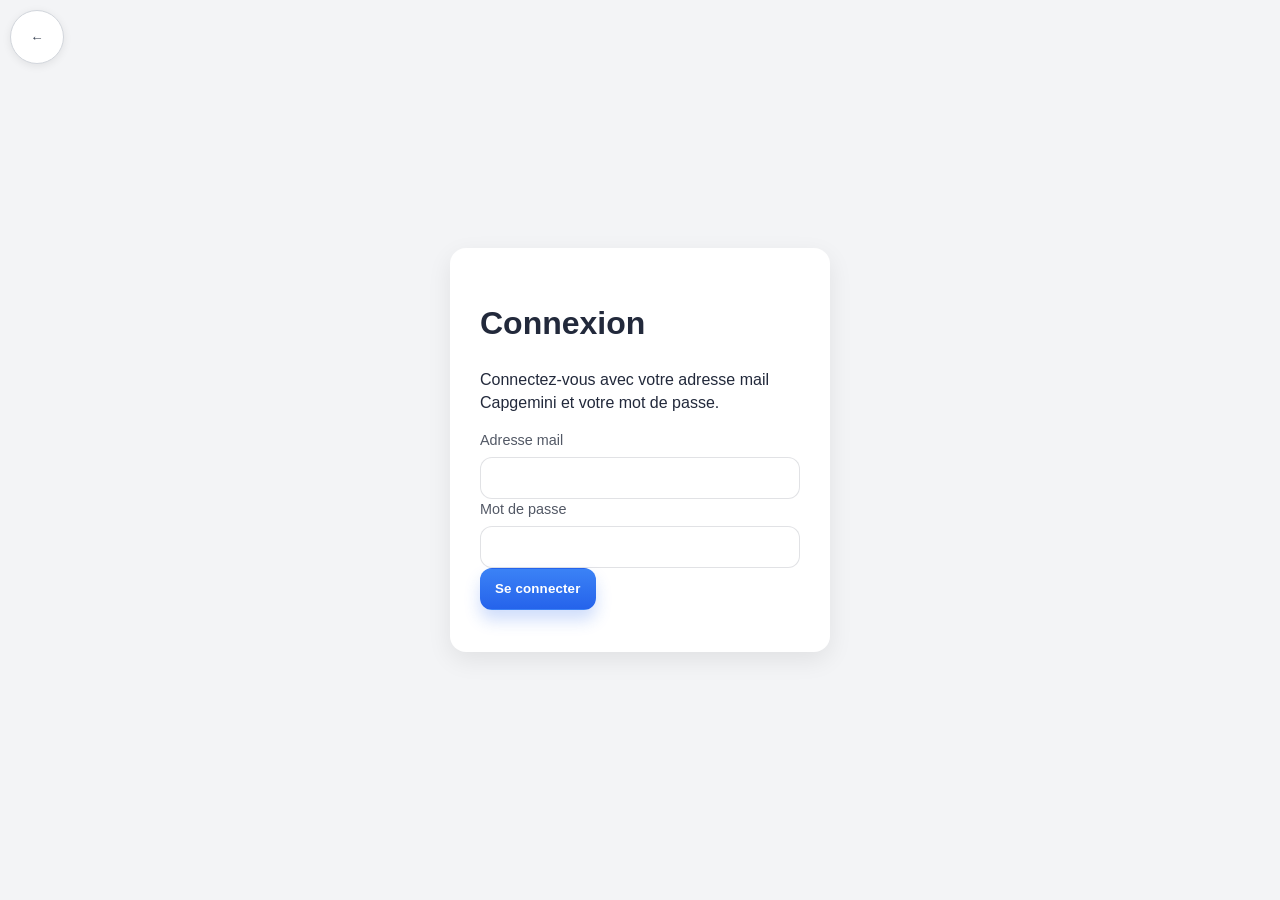
==== frontend/index.html @ 78cbcc79 "Initial commit" ====
<!DOCTYPE html>
<html lang="fr">
<head>
    <meta charset="UTF-8">
    <title>Accueil — Cartographie DBA</title>
    <link rel="stylesheet" href="style.css">
</head>
<body>



<header>
  <div class="topbar">
    <h1>Cartographie des compétences DBA</h1>

    <div class="user-area">
      <span id="user-badge" class="pill"></span>

      <button id="switch-user-btn" type="button" class="btn btn-secondary btn-small">
        Changer d'utilisateur
      </button>

      <button id="logout-btn" type="button" class="btn btn-ghost btn-small">
        Déconnexion
      </button>
    </div>
  </div>

  <nav>
    <a href="index.html" class="active">Accueil</a>
    <a href="profils.html">Profils</a>
    <a href="recherche.html">Recherche</a>
    <a href="gestion.html">Gestion</a>
    <a href="utilisateurs.html" class="admin-only">Utilisateurs</a>
    <a href="validation.html" class="admin-only">Validation</a>
    <a href="synthese.html">Synthèse</a>
    <a href="historique.html">Historique</a>
    <a href="questionnaire.html">Questionnaire</a>
  </nav>
</header>




<main>
  <!-- HERO / INTRO -->
  <section class="card">
    <h2>Bienvenue 👋</h2>
    <p class="muted">
      Cet outil permet de cartographier les compétences de l’équipe DBA, d’identifier rapidement les profils adaptés
      à un besoin projet, et de suivre l’évolution des compétences (workflow de demande / validation / historique).
    </p>

    <div class="divider"></div>

    <div class="actions">
      <a class="btn btn-primary" href="profils.html">Voir les profils</a>
      <a class="btn btn-secondary" href="recherche.html">Rechercher un profil</a>
      <a class="btn btn-ghost admin-only" href="validation.html">Validation manager</a>
      <a class="btn btn-ghost" href="synthese.html">Synthèse équipe</a>
      <a class="btn btn-ghost" href="historique.html">Historique</a>
    </div>
  </section>

  <!-- CARTES D’ACCÈS RAPIDE -->
  <section class="card">
    <h2>Accès rapide</h2>
    <p class="muted" style="margin-top:-4px;">
      Commence par l’action que tu veux réaliser.
    </p>

    <div class="form-grid" style="grid-template-columns: repeat(3, minmax(220px, 1fr)); align-items:stretch;">
      <div class="card" style="margin:0;">
        <h3 class="mt-0">Profils</h3>
        <p class="muted mb-2">Consulter les compétences d’une personne et soumettre des demandes.</p>
        <a class="btn btn-secondary" href="profils.html">Ouvrir</a>
      </div>

      <div class="card" style="margin:0;">
        <h3 class="mt-0">Recherche</h3>
        <p class="muted mb-2">Trouver les meilleurs profils selon des prérequis (scoring).</p>
        <a class="btn btn-secondary" href="recherche.html">Ouvrir</a>
      </div>

      <div class="card" style="margin:0;">
        <h3 class="mt-0">Synthèse</h3>
        <p class="muted mb-2">Visualiser la couverture de l’équipe par techno / contexte.</p>
        <a class="btn btn-secondary" href="synthese.html">Ouvrir</a>
      </div>
    </div>
  </section>

</main>


<footer>
    <p>Cartographie des compétences DBA</p>
</footer>


<script src="common.js"></script>
<script>

// ✅ Actions : changer d'utilisateur / déconnexion
const switchBtn = document.getElementById("switch-user-btn");
if (switchBtn) {
  switchBtn.addEventListener("click", () => {

    window.location.href = "login.html";
  });
}

const logoutBtn = document.getElementById("logout-btn");
if (logoutBtn) {
  logoutBtn.addEventListener("click", () => {
    sessionStorage.removeItem("currentUser");
    sessionStorage.removeItem("currentRole");
    window.location.href = "login.html";
  });
}


</script>

</body>
</html>
---- frontend/style.css ----
/* =========================================================
   Cartographie DBA — UI Kit (v2)
   Objectif : ergonomie + lisibilité + cohérence visuelle
   Auteur : refonte Copilot
   ========================================================= */

/* -----------------------------
   0) Reset / base
----------------------------- */
*,
*::before,
*::after {
  box-sizing: border-box;
}

html {
  -webkit-text-size-adjust: 100%;
  text-size-adjust: 100%;
}

body {
  margin: 0;
  font-family: ui-sans-serif, system-ui, -apple-system, "Segoe UI", Roboto, Helvetica, Arial, "Apple Color Emoji",
    "Segoe UI Emoji";
  line-height: 1.45;
  color: var(--text);
  background: radial-gradient(1200px 500px at 20% 0%, rgba(59, 130, 246, .12), transparent 60%),
    radial-gradient(900px 500px at 95% 20%, rgba(16, 185, 129, .12), transparent 55%),
    var(--bg);
}

img,
svg,
video {
  max-width: 100%;
  height: auto;
}

a {
  color: inherit;
}

:focus-visible {
  outline: 3px solid rgba(59, 130, 246, 0.55);
  outline-offset: 2px;
  border-radius: 8px;
}

/* -----------------------------
   1) Design tokens
----------------------------- */
:root {
  /* Colors */
  --bg: #0b1220;
  --surface: rgba(255, 255, 255, 0.08);
  --surface-2: rgba(255, 255, 255, 0.12);
  --panel: rgba(255, 255, 255, 0.10);
  --panel-solid: #0f172a;

  --text: rgba(255, 255, 255, 0.92);
  --text-muted: rgba(255, 255, 255, 0.72);
  --text-subtle: rgba(255, 255, 255, 0.60);

  --border: rgba(255, 255, 255, 0.14);
  --border-strong: rgba(255, 255, 255, 0.22);

  --primary: #3b82f6;
  --primary-2: #2563eb;
  --success: #10b981;
  --warning: #f59e0b;
  --danger: #ef4444;

  --shadow: 0 10px 30px rgba(0, 0, 0, 0.35);
  --shadow-soft: 0 6px 18px rgba(0, 0, 0, 0.25);

  /* Layout */
  --radius: 16px;
  --radius-sm: 12px;
  --radius-xs: 10px;

  --gap: 16px;
  --gap-sm: 12px;
  --gap-xs: 8px;

  --maxw: 1200px;

  /* Typography */
  --h1: 1.35rem;
  --h2: 1.1rem;
  --h3: 1rem;

  /* Controls */
  --control-h: 42px;
  --control-pad-x: 12px;

  /* Animations */
  --ease: cubic-bezier(.2,.8,.2,1);
  --fast: 140ms var(--ease);
  --normal: 220ms var(--ease);
}

/* Optional: light mode if you ever want it */
@media (prefers-color-scheme: light) {
  :root {
    --bg: #f6f7fb;
    --surface: rgba(15, 23, 42, 0.06);
    --surface-2: rgba(15, 23, 42, 0.08);
    --panel: rgba(255, 255, 255, 0.85);
    --panel-solid: #ffffff;

    --text: rgba(15, 23, 42, 0.92);
    --text-muted: rgba(15, 23, 42, 0.72);
    --text-subtle: rgba(15, 23, 42, 0.60);

    --border: rgba(15, 23, 42, 0.12);
    --border-strong: rgba(15, 23, 42, 0.18);

    --shadow: 0 10px 26px rgba(15, 23, 42, 0.12);
    --shadow-soft: 0 6px 16px rgba(15, 23, 42, 0.10);
  }

  body {
    background: radial-gradient(1200px 500px at 20% 0%, rgba(59, 130, 246, .14), transparent 60%),
      radial-gradient(900px 500px at 95% 20%, rgba(16, 185, 129, .12), transparent 55%),
      var(--bg);
  }
}

/* -----------------------------
   2) Layout wrappers
----------------------------- */
header,
main,
footer {
  width: min(var(--maxw), calc(100% - 32px));
  margin: 0 auto;
}

main {
  padding: 18px 0 28px 0;
}

/* -----------------------------
   3) Topbar / Header
----------------------------- */
header {
  margin-top: 14px;
  background: linear-gradient(180deg, rgba(255, 255, 255, 0.10), rgba(255, 255, 255, 0.06));
  border: 1px solid var(--border);
  border-radius: var(--radius);
  box-shadow: var(--shadow-soft);
  padding: 14px 14px 12px 14px;
  position: sticky;
  top: 10px;
  z-index: 20;
  backdrop-filter: blur(14px);
}

header h1 {
  margin: 0;
  font-size: var(--h1);
  letter-spacing: .2px;
}

header .subtitle {
  margin-top: 4px;
  font-size: .92rem;
  color: var(--text-muted);
}

nav {
  margin-top: 10px;
  display: flex;
  flex-wrap: wrap;
  gap: 8px;
}

nav a {
  display: inline-flex;
  align-items: center;
  gap: 8px;
  padding: 8px 10px;
  border-radius: 12px;
  text-decoration: none;
  color: var(--text-muted);
  border: 1px solid transparent;
  transition: background var(--fast), border-color var(--fast), color var(--fast), transform var(--fast);
}

nav a:hover {
  color: var(--text);
  background: rgba(255, 255, 255, 0.08);
  border-color: var(--border);
}

nav a:active {
  transform: translateY(1px);
}

/* Optionnel : mettre un lien actif en ajoutant class="active" dans le HTML */
nav a.active {
  color: var(--text);
  background: linear-gradient(180deg, rgba(59, 130, 246, 0.22), rgba(59, 130, 246, 0.12));
  border-color: rgba(59, 130, 246, 0.35);
}

/* -----------------------------
   4) Cards / Sections
----------------------------- */
.card {
  background: linear-gradient(180deg, rgba(255, 255, 255, 0.10), rgba(255, 255, 255, 0.06));
  border: 1px solid var(--border);
  border-radius: var(--radius);
  box-shadow: var(--shadow-soft);
  padding: 16px;
  margin-bottom: 16px;
  backdrop-filter: blur(14px);
}

.card h2 {
  margin: 0 0 10px 0;
  font-size: var(--h2);
  letter-spacing: .15px;
}

.card h3 {
  margin: 12px 0 8px 0;
  font-size: var(--h3);
  color: var(--text);
}

.muted {
  color: var(--text-muted);
}

/* Divider utility */
.divider {
  height: 1px;
  background: var(--border);
  margin: 12px 0;
}

/* -----------------------------
   5) Forms
----------------------------- */
label {
  display: block;
  font-size: .9rem;
  color: var(--text-muted);
  margin-bottom: 6px;
}

input,
select,
textarea {
  width: 100%;
  height: var(--control-h);
  padding: 0 var(--control-pad-x);
  border-radius: 12px;
  border: 1px solid var(--border);
  background: rgba(255, 255, 255, 0.06);
  color: var(--text);
  transition: border-color var(--fast), background var(--fast), box-shadow var(--fast);
}

textarea {
  min-height: 110px;
  padding: 10px 12px;
  height: auto;
  resize: vertical;
}

input::placeholder,
textarea::placeholder {
  color: rgba(255, 255, 255, 0.45);
}

select {
  appearance: none;
  background-image:
    linear-gradient(45deg, transparent 50%, rgba(255,255,255,0.65) 50%),
    linear-gradient(135deg, rgba(255,255,255,0.65) 50%, transparent 50%);
  background-position:
    calc(100% - 18px) calc(50% - 3px),
    calc(100% - 12px) calc(50% - 3px);
  background-size:
    6px 6px,
    6px 6px;
  background-repeat: no-repeat;
  padding-right: 34px;
}

input:focus,
select:focus,
textarea:focus {
  outline: none;
  border-color: rgba(59, 130, 246, 0.65);
  box-shadow: 0 0 0 4px rgba(59, 130, 246, 0.18);
  background: rgba(255, 255, 255, 0.08);
}

.field {
  display: flex;
  flex-direction: column;
  gap: 0;
}

.form-grid {
  display: grid;
  grid-template-columns: repeat(4, minmax(180px, 1fr));
  gap: 12px;
  align-items: end;
}

@media (max-width: 1100px) {
  .form-grid { grid-template-columns: repeat(2, minmax(180px, 1fr)); }
}

@media (max-width: 640px) {
  .form-grid { grid-template-columns: 1fr; }
}

/* Checkboxes */
input[type="checkbox"] {
  width: 18px;
  height: 18px;
  accent-color: var(--primary);
}

/* Inline helpers */
.actions {
  display: flex;
  gap: 10px;
  flex-wrap: wrap;
  align-items: center;
}

/* -----------------------------
   6) Buttons (variants)
----------------------------- */
button,
.btn {
  height: var(--control-h);
  padding: 0 14px;
  border-radius: 12px;
  border: 1px solid transparent;
  cursor: pointer;
  font-weight: 600;
  letter-spacing: .15px;
  transition: transform var(--fast), background var(--fast), border-color var(--fast), opacity var(--fast);
  user-select: none;
  display: inline-flex;
  align-items: center;
  justify-content: center;
  gap: 8px;
}

button:active,
.btn:active {
  transform: translateY(1px);
}

.btn-primary,
button {
  background: linear-gradient(180deg, rgba(59,130,246,1), rgba(37,99,235,1));
  color: #fff;
  box-shadow: 0 10px 16px rgba(37,99,235,0.22);
}

.btn-primary:hover,
button:hover {
  background: linear-gradient(180deg, rgba(59,130,246,1), rgba(29,78,216,1));
  border-color: rgba(255,255,255,0.16);
}

.btn-secondary {
  background: rgba(255,255,255,0.08);
  border-color: var(--border);
  color: var(--text);
}

.btn-secondary:hover {
  background: rgba(255,255,255,0.12);
  border-color: var(--border-strong);
}

.btn-danger {
  background: linear-gradient(180deg, rgba(239,68,68,1), rgba(220,38,38,1));
  color: #fff;
  box-shadow: 0 10px 16px rgba(239,68,68,0.18);
}

.btn-danger:hover {
  background: linear-gradient(180deg, rgba(239,68,68,1), rgba(185,28,28,1));
}

.btn-ghost {
  background: transparent;
  border-color: var(--border);
  color: var(--text);
}

.btn-ghost:hover {
  background: rgba(255,255,255,0.08);
}

button:disabled,
.btn:disabled {
  opacity: 0.55;
  cursor: not-allowed;
  transform: none;
}

/* Small button utility */
.btn-sm {
  height: 34px;
  border-radius: 10px;
  padding: 0 10px;
  font-weight: 600;
}

/* -----------------------------
   7) Tables (modern)
----------------------------- */
.table-wrap {
  width: 100%;
  overflow: auto;
  border-radius: var(--radius);
  border: 1px solid var(--border);
  background: rgba(255, 255, 255, 0.06);
}

table {
  width: 100%;
  border-collapse: separate;
  border-spacing: 0;
  min-width: 720px;
}

thead th {
  position: sticky;
  top: 0;
  z-index: 1;
  text-align: left;
  font-size: .85rem;
  letter-spacing: .2px;
  color: var(--text-muted);
  background: rgba(15, 23, 42, 0.55);
  backdrop-filter: blur(12px);
  border-bottom: 1px solid var(--border);
  padding: 12px 12px;
  white-space: nowrap;
}

tbody td {
  padding: 12px 12px;
  border-bottom: 1px solid rgba(255, 255, 255, 0.08);
  vertical-align: top;
}

tbody tr:hover {
  background: rgba(255, 255, 255, 0.06);
}

tbody tr:last-child td {
  border-bottom: none;
}

th.right,
td.right {
  text-align: right;
}

/* Zebra (optional: add class="zebra" to table) */
table.zebra tbody tr:nth-child(even) {
  background: rgba(255, 255, 255, 0.03);
}

/* -----------------------------
   8) Pills / Badges / Status
----------------------------- */
.pill {
  display: inline-flex;
  align-items: center;
  gap: 6px;
  padding: 4px 10px;
  border-radius: 999px;
  font-size: .85rem;
  border: 1px solid var(--border);
  background: rgba(255, 255, 255, 0.06);
  color: var(--text);
}

.pill.ok {
  background: rgba(16, 185, 129, 0.16);
  border-color: rgba(16, 185, 129, 0.35);
}

.pill.partial {
  background: rgba(245, 158, 11, 0.16);
  border-color: rgba(245, 158, 11, 0.35);
}

.pill.none,
.pill.rejected {
  background: rgba(239, 68, 68, 0.16);
  border-color: rgba(239, 68, 68, 0.35);
}

.pill.validated {
  background: rgba(16, 185, 129, 0.16);
  border-color: rgba(16, 185, 129, 0.35);
}

.pill.proposed {
  background: rgba(245, 158, 11, 0.16);
  border-color: rgba(245, 158, 11, 0.35);
}

/* -----------------------------
   9) KPI blocks / Bars (for synthese)
----------------------------- */
.grid-3 {
  display: grid;
  grid-template-columns: repeat(3, minmax(220px, 1fr));
  gap: 12px;
}

@media (max-width: 900px) {
  .grid-3 { grid-template-columns: 1fr; }
}

.kpi {
  background: rgba(255, 255, 255, 0.08);
  border: 1px solid var(--border);
  border-radius: var(--radius);
  padding: 14px;
}

.kpi h3 {
  margin: 0 0 6px 0;
  font-size: 1rem;
  color: var(--text);
}

.kpi .value {
  font-size: 1.7rem;
  font-weight: 800;
  letter-spacing: .3px;
}

.kpi .sub {
  margin-top: 4px;
  font-size: .9rem;
  color: var(--text-muted);
}

.bar {
  height: 10px;
  background: rgba(255, 255, 255, 0.10);
  border-radius: 999px;
  overflow: hidden;
  margin-top: 10px;
  border: 1px solid rgba(255,255,255,0.10);
}

.bar > div {
  height: 100%;
  width: 0%;
  transition: width var(--normal);
}

.bar-ok { background: var(--success); }
.bar-partial { background: var(--warning); }
.bar-none { background: var(--danger); }

/* -----------------------------
   10) Modal (for historique / synthese details)
----------------------------- */
.modal-backdrop {
  position: fixed;
  inset: 0;
  background: rgba(0,0,0,.55);
  display: none;
  align-items: center;
  justify-content: center;
  padding: 18px;
  z-index: 50;
}

.modal {
  width: min(980px, 96vw);
  max-height: 86vh;
  overflow: auto;
  border-radius: var(--radius);
  border: 1px solid var(--border);
  background: rgba(15, 23, 42, 0.92);
  box-shadow: var(--shadow);
  padding: 16px;
  backdrop-filter: blur(14px);
}

pre {
  background: rgba(255,255,255,0.06);
  border: 1px solid var(--border);
  padding: 12px;
  border-radius: 14px;
  overflow: auto;
  color: var(--text);
}

code {
  background: rgba(255,255,255,0.08);
  padding: 2px 6px;
  border-radius: 8px;
}

/* -----------------------------
   10bis) Dialogues (alert / confirm / prompt stylisés)
   Réutilise .modal-backdrop comme overlay ; .dialog-box est
   dimensionné pour un message court (contrairement à .modal).
----------------------------- */
.dialog-box {
  width: min(440px, 92vw);
  max-height: 86vh;
  overflow: auto;
  border-radius: var(--radius);
  border: 1px solid var(--border);
  background: var(--panel-solid);
  box-shadow: var(--shadow);
  padding: 20px;
  backdrop-filter: blur(14px);
  animation: dialog-in var(--normal);
}

@keyframes dialog-in {
  from { opacity: 0; transform: translateY(8px) scale(.98); }
  to   { opacity: 1; transform: none; }
}

.dialog-title {
  margin: 0 0 10px 0;
  font-size: var(--h2);
  font-weight: 700;
  color: var(--text);
}

.dialog-message {
  margin: 0 0 18px 0;
  color: var(--text-muted);
  white-space: pre-wrap;
  line-height: 1.5;
}

.dialog-box input {
  margin-bottom: 18px;
}

.dialog-actions {
  display: flex;
  justify-content: flex-end;
  gap: 10px;
}

/* -----------------------------
   11) Footer
----------------------------- */
footer {
  width: min(var(--maxw), calc(100% - 32px));
  margin: 0 auto 18px auto;
  text-align: center;
  padding: 14px 10px;
  color: var(--text-subtle);
  font-size: .85rem;
}

/* -----------------------------
   12) Utility spacing (optional)
----------------------------- */
.mt-0 { margin-top: 0 !important; }
.mt-1 { margin-top: 6px !important; }
.mt-2 { margin-top: 10px !important; }
.mt-3 { margin-top: 14px !important; }
.mb-0 { margin-bottom: 0 !important; }
.mb-1 { margin-bottom: 6px !important; }
.mb-2 { margin-bottom: 10px !important; }
.mb-3 { margin-bottom: 14px !important; }

/* -----------------------------
   13) Reduced motion
----------------------------- */
@media (prefers-reduced-motion: reduce) {
  * {
    transition: none !important;
    scroll-behavior: auto !important;
  }
}



/* Bridge : styliser les classes existantes côté JS */
.btn-edit { 
  background: rgba(255,255,255,0.08);
  border: 1px solid var(--border);
  color: var(--text);
  height: var(--control-h);
  padding: 0 14px;
  border-radius: 12px;
  cursor: pointer;
  font-weight: 600;
}
.btn-edit:hover { background: rgba(255,255,255,0.12); border-color: var(--border-strong); }

.btn-delete {
  background: linear-gradient(180deg, rgba(239,68,68,1), rgba(220,38,38,1));
  border: 1px solid rgba(239,68,68,0.35);
  color: #fff;
  height: var(--control-h);
  padding: 0 14px;
  border-radius: 12px;
  cursor: pointer;
  font-weight: 700;
}
.btn-delete:hover { background: linear-gradient(180deg, rgba(239,68,68,1), rgba(185,28,28,1)); }




/* ================================
   Recherche — Critères multi (UI)
================================ */
.criteria-list {
  margin-top: 12px;
  display: flex;
  flex-direction: column;
  gap: 10px;
}

.criterion-item {
  display: flex;
  justify-content: space-between;
  gap: 12px;
  align-items: center;
  padding: 12px;
  border: 1px solid var(--border);
  border-radius: 14px;
  background: rgba(255, 255, 255, 0.06);
  box-shadow: 0 10px 18px rgba(0,0,0,0.18);
}

.criterion-item .meta {
  font-size: 0.95em;
  line-height: 1.35;
  color: var(--text);
}

.criterion-item .meta strong {
  display: inline-block;
  margin-bottom: 4px;
}

.criterion-item .actions {
  display: flex;
  gap: 8px;
  align-items: center;
}

/* Petits boutons utilisés dans la liste des critères */
.btn-mini {
  height: 34px;
  padding: 0 10px;
  border-radius: 10px;
  border: 1px solid var(--border);
  background: rgba(255,255,255,0.08);
  color: var(--text);
  cursor: pointer;
  font-weight: 700;
}

.btn-mini:hover {
  background: rgba(255,255,255,0.12);
  border-color: var(--border-strong);
}

.btn-mini-danger {
  background: linear-gradient(180deg, rgba(239,68,68,1), rgba(220,38,38,1));
  border-color: rgba(239,68,68,0.35);
  color: #fff;
}

.btn-mini-danger:hover {
  background: linear-gradient(180deg, rgba(239,68,68,1), rgba(185,28,28,1));
}



/* Bridge: boutons générés par JS sur validation.html */
.btn-validate {
  height: var(--control-h);
  padding: 0 14px;
  border-radius: 12px;
  border: 1px solid transparent;
  cursor: pointer;
  font-weight: 700;
  background: linear-gradient(180deg, rgba(16,185,129,1), rgba(5,150,105,1));
  color: #fff;
  box-shadow: 0 10px 16px rgba(16,185,129,0.18);
}
.btn-validate:hover {
  background: linear-gradient(180deg, rgba(16,185,129,1), rgba(4,120,87,1));
}

.btn-reject {
  height: var(--control-h);
  padding: 0 14px;
  border-radius: 12px;
  border: 1px solid rgba(239,68,68,0.35);
  cursor: pointer;
  font-weight: 700;
  background: linear-gradient(180deg, rgba(239,68,68,1), rgba(220,38,38,1));
  color: #fff;
  box-shadow: 0 10px 16px rgba(239,68,68,0.18);
}
.btn-reject:hover {
  background: linear-gradient(180deg, rgba(239,68,68,1), rgba(185,28,28,1));
}

/* Badge manager: utilise le style “pill” sans inline style */
#manager-badge {
  border: 1px solid var(--border);
}



details summary.btn-mini {
  list-style: none;
}
details summary.btn-mini::-webkit-details-marker {
  display: none;
}



/* Historique: pills plus homogènes */
.pill.proposed, .pill.validated, .pill.rejected {
  display: inline-flex;
  align-items: center;
  gap: 6px;
  padding: 4px 10px;
  border-radius: 999px;
  font-weight: 700;
}


.topbar{
  display:flex;
  align-items:center;
  justify-content:space-between;
  gap:16px;
}

.topbar h1{
  margin:0;
}

.user-area{
  display:flex;
  align-items:center;
  gap:8px;
  flex-wrap:wrap;
  justify-content:flex-end;
}

/* boutons plus compacts (sinon trop gros dans le header) */
.btn-small{
  padding:6px 10px;
  border-radius:10px;
  font-size:0.92rem;
  line-height:1;
}



/* Carte résultat */
.zebra tbody tr {
  background: #fff;
  border-radius: 12px;
  border: 1px solid #eaeaea;
}

/* Nom personne */
td strong {
  font-size: 1.05em;
}


/* Détails compétences */
.detail-item {
  margin-bottom: 8px;
  padding: 6px 8px;
  background: #f9fafb;
  border-radius: 8px;
  border: 1px solid #eee;
}

.detail-item strong {
  display: block;
  color: #2c3e50;
  font-weight: 600;
}

.detail-sub {
  font-size: 0.9em;
  color: #666;
}

/* Score */
td:nth-child(2) strong {
  padding: 4px 10px;
  border-radius: 12px;
  background: #e6f4ea;
  color: #1e7e34;
}


.score-high {
  background: #d4edda;
  color: #155724;
  padding: 4px 10px;
  border-radius: 10px;
}

.score-medium {
  background: #fff3cd;
  color: #856404;
  padding: 4px 10px;
  border-radius: 10px;
}

.score-low {
  background: #f8d7da;
  color: #721c24;
  padding: 4px 10px;
  border-radius: 10px;
}


.techno-block {
  margin-bottom: 10px;
  padding: 8px;
  background: #ffffff;
  border-radius: 10px;
  border: 1px solid #e6e6e6;
}

.techno-title {
  font-weight: 600;
  color: #2c3e50;
  margin-bottom: 4px;
}

.detail-sub {
  font-size: 0.9em;
  color: #666;
  margin-left: 5px;
}


/* Colonne score alignée */
th.right,
td:nth-child(2) {
  text-align: center;
}


.history-object {
  font-weight: 600;
}

.history-change {
  font-weight: 600;
}

.change-create {
  color: #16a34a;
}

.change-update {
  color: #2563eb;
}

.change-delete {
  color: #dc2626;
}

.back-btn {
  position: fixed;

  top: 10px;
  left: 10px;

  width: 54px !important;
  height: 54px !important;
  min-width: 36px;

  padding: 0 !important;

  display: flex;
  align-items: center;
  justify-content: center;

  border-radius: 50% !important;

  background: white !important;
  color: #374151 !important;

  border: 1px solid #d1d5db !important;

  box-shadow: 0 2px 8px rgba(0,0,0,0.08);

  z-index: 9999;
}

.back-btn:hover {
  background: #f9fafb !important;
}
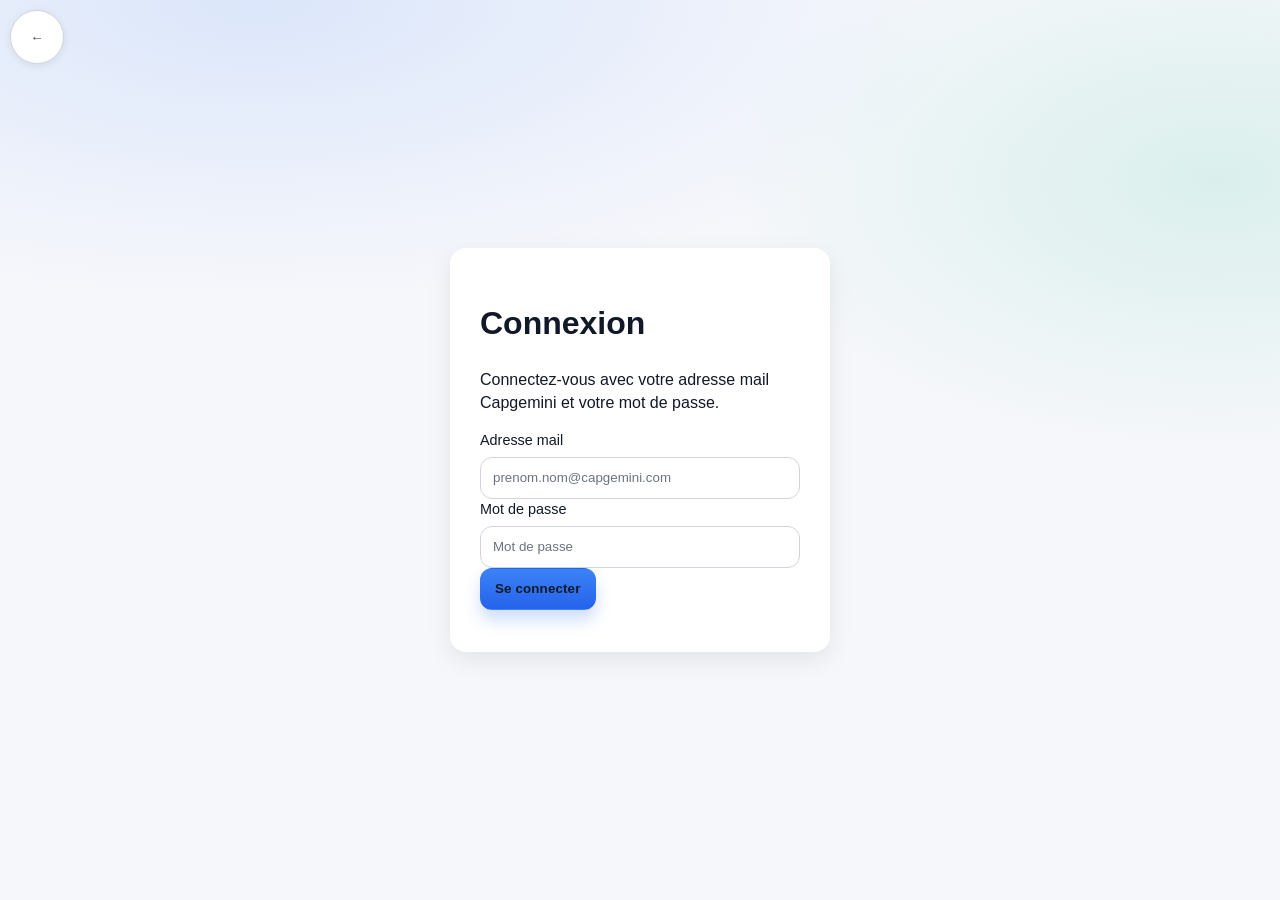
==== commit 66201b84: "Refonte page Profils, indicateurs d'accueil, Elasticsearch, et corrections du workflow de validation" ====
--- a/frontend/index.html
+++ b/frontend/index.html
@@ -63,6 +63,44 @@
     </div>
   </section>
 
+  <!-- INDICATEURS CLÉS -->
+  <section class="card">
+    <h2>Indicateurs clés</h2>
+    <div id="kpi-info" class="muted" style="margin-bottom:10px;">Chargement…</div>
+
+    <div class="grid-3">
+      <div class="kpi">
+        <h3>Oracle — niveau 3</h3>
+        <div class="value" id="kpi-oracle-n3">-</div>
+        <div class="sub">Personnes expertes actives</div>
+      </div>
+
+      <div class="kpi">
+        <h3>PostgreSQL — niveau 3</h3>
+        <div class="value" id="kpi-postgresql-n3">-</div>
+        <div class="sub">Personnes expertes actives</div>
+      </div>
+
+      <div class="kpi">
+        <h3>MySQL — niveau 3</h3>
+        <div class="value" id="kpi-mysql-n3">-</div>
+        <div class="sub">Personnes expertes actives</div>
+      </div>
+
+      <div class="kpi">
+        <h3>Personnes</h3>
+        <div class="value" id="kpi-total-personnes">-</div>
+        <div class="sub">Membres cartographiés</div>
+      </div>
+
+      <div class="kpi">
+        <h3>Technologies</h3>
+        <div class="value" id="kpi-total-technos">-</div>
+        <div class="sub">Référencées dans le catalogue</div>
+      </div>
+    </div>
+  </section>
+
   <!-- CARTES D’ACCÈS RAPIDE -->
   <section class="card">
     <h2>Accès rapide</h2>
@@ -101,6 +139,48 @@
 
 <script src="common.js"></script>
 <script>
+
+// ✅ Indicateurs clés
+function fetchJson(url, options = {}) {
+  return fetch(url, {
+    ...options,
+    headers: {
+      ...(options.headers || {}),
+      "Content-Type": "application/json",
+      "X-User": currentUser
+    }
+  }).then(async res => {
+    const text = await res.text().catch(() => "");
+    if (!res.ok) throw new Error(text || `HTTP ${res.status}`);
+    return text ? JSON.parse(text) : null;
+  });
+}
+
+async function loadKpis() {
+  const info = document.getElementById("kpi-info");
+  try {
+    const [niveau3, personnes, technos] = await Promise.all([
+      fetchJson(`${API_BASE_URL}/stats/niveau3-par-categorie?category=Oracle&category=PostgreSQL&category=MySQL`),
+      fetchJson(`${API_BASE_URL}/personnes`),
+      fetchJson(`${API_BASE_URL}/ref/technos`)
+    ]);
+
+    const parCategorie = {};
+    (niveau3 || []).forEach(row => { parCategorie[row.category] = row.personnes; });
+
+    document.getElementById("kpi-oracle-n3").textContent = parCategorie["Oracle"] ?? 0;
+    document.getElementById("kpi-postgresql-n3").textContent = parCategorie["PostgreSQL"] ?? 0;
+    document.getElementById("kpi-mysql-n3").textContent = parCategorie["MySQL"] ?? 0;
+    document.getElementById("kpi-total-personnes").textContent = (personnes || []).length;
+    document.getElementById("kpi-total-technos").textContent = (technos || []).length;
+
+    info.textContent = "Calculés en temps réel depuis la base.";
+  } catch (err) {
+    info.textContent = "Impossible de charger les indicateurs.";
+  }
+}
+
+loadKpis();
 
 // ✅ Actions : changer d'utilisateur / déconnexion
 const switchBtn = document.getElementById("switch-user-btn");
--- a/frontend/style.css
+++ b/frontend/style.css
@@ -1026,3 +1026,24 @@
   background: #f9fafb !important;
 }
 
+
+
+input,
+select,
+textarea,
+select option,
+tbody td {
+  color: #111827 !important;
+}
+
+input,
+select,
+textarea {
+  background: #ffffff !important;
+}
+
+input::placeholder,
+textarea::placeholder {
+  color: #6b7280 !important;
+}
+
